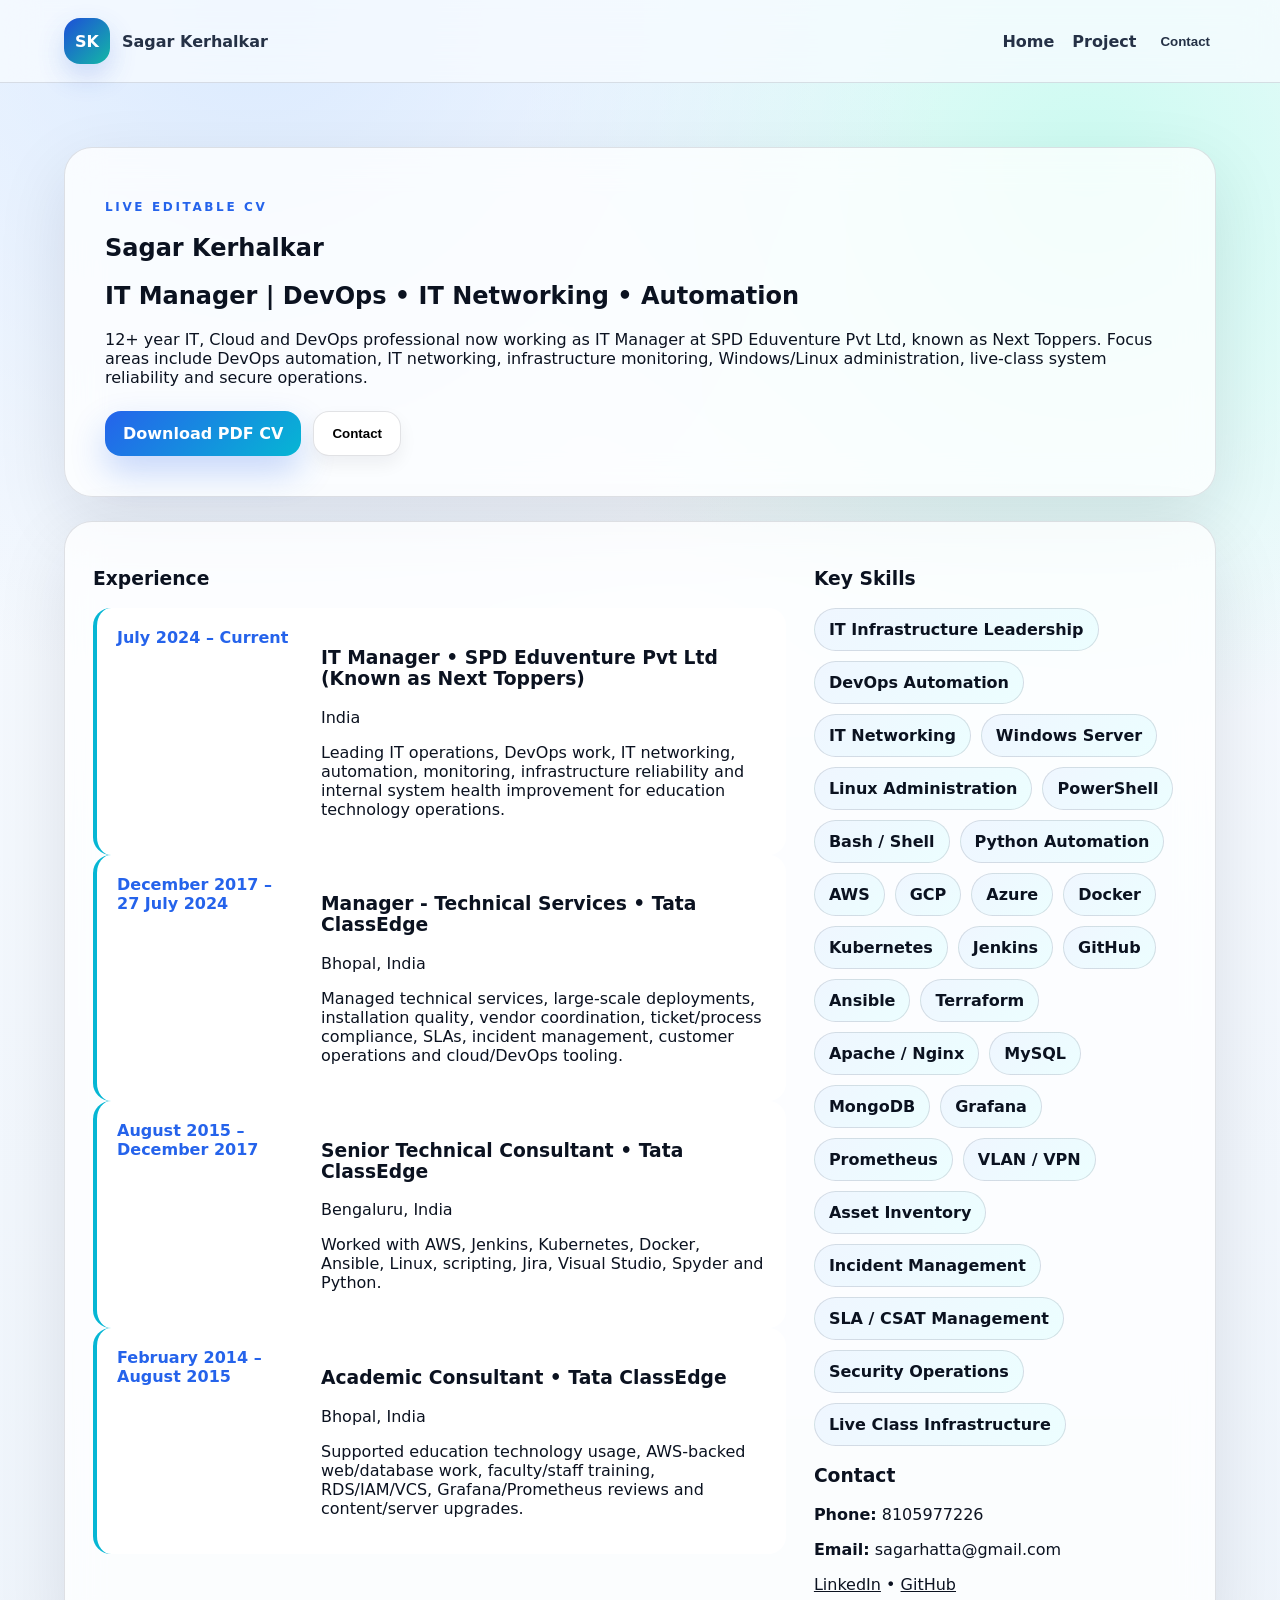
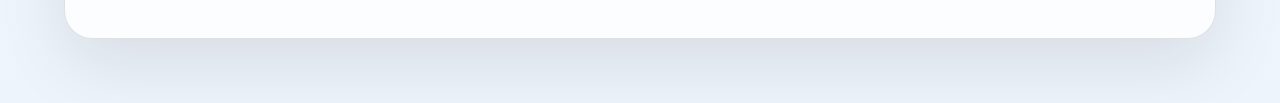
==== cv/index.html @ ac2b37b3 "this is my v1 for profile" ====
<!doctype html><html lang="en"><head><meta charset="utf-8"><meta name="viewport" content="width=device-width,initial-scale=1"><title>Sagar Kerhalkar CV</title><link rel="stylesheet" href="../assets/site.css"></head><body class="simple"><header class="nav"><a class="brand" href="../"><b>SK</b><span>Sagar Kerhalkar</span></a><nav><a href="../">Home</a><a href="../projects/systemhealthmonitor/">Project</a><button class="ghost" data-contact>Contact</button></nav></header><main class="cvPage"><section class="cvHero"><p class="eyebrow">Live editable CV</p><h1><span data-field="name">Sagar Kerhalkar</span></h1><h2 data-field="headline">IT Manager | DevOps • IT Networking • Automation</h2><p data-field="summary"></p><div class="actions"><a class="btn primary" href="../assets/Sagar_Kerhalkar_Resume.pdf">Download PDF CV</a><button class="btn" data-contact>Contact</button></div></section><section class="cvGrid"><div><h3>Experience</h3><div id="experienceList"></div></div><aside><h3>Key Skills</h3><div class="chips" id="skillsList"></div><h3>Contact</h3><p><b>Phone:</b> <span data-field="phone"></span></p><p><b>Email:</b> <span data-field="email"></span></p><p><a id="linkedinLink" target="_blank">LinkedIn</a> • <a id="githubLink" target="_blank">GitHub</a></p></aside></section></main><dialog id="contactDialog" class="contactDialog"><button class="close" data-close>×</button><h2>Contact Sagar Kerhalkar</h2><div class="contactGrid"><a id="phoneLink"></a><a id="emailLink"></a><a id="linkedinLink2" target="_blank">LinkedIn</a><a id="githubLink2" target="_blank">GitHub</a></div></dialog><script src="../assets/site.js"></script></body></html>
---- assets/site.css ----
:root{--ink:#0b1220;--muted:#65758c;--blue:#1d4ed8;--cyan:#06b6d4;--teal:#14b8a6;--bg:#eef6ff;--card:rgba(255,255,255,.76);--line:rgba(15,23,42,.12)}*{box-sizing:border-box}body{margin:0;font-family:Inter,ui-sans-serif,system-ui,Segoe UI,Arial,sans-serif;color:var(--ink);background:radial-gradient(circle at 20% 0,#dbeafe,transparent 35%),radial-gradient(circle at 85% 10%,#ccfbf1,transparent 30%),linear-gradient(180deg,#f8fbff,#eef4fb)}a{color:inherit}.bg span{position:fixed;border-radius:999px;filter:blur(20px);opacity:.38;animation:float 9s ease-in-out infinite}.bg span:nth-child(1){width:280px;height:280px;background:#60a5fa;left:8%;top:14%}.bg span:nth-child(2){width:320px;height:320px;background:#2dd4bf;right:10%;top:10%;animation-delay:2s}.bg span:nth-child(3){width:220px;height:220px;background:#a78bfa;right:30%;bottom:12%;animation-delay:4s}@keyframes float{50%{transform:translateY(-28px) translateX(22px) scale(1.05)}}.nav{position:sticky;top:0;z-index:10;display:flex;align-items:center;justify-content:space-between;gap:24px;padding:18px 5vw;background:rgba(248,251,255,.76);backdrop-filter:blur(18px);border-bottom:1px solid var(--line)}.brand{display:flex;gap:12px;align-items:center;text-decoration:none}.brand b{display:grid;place-items:center;width:46px;height:46px;border-radius:16px;background:linear-gradient(135deg,var(--blue),var(--teal));color:white;box-shadow:0 12px 28px #1d4ed833}.brand span{font-weight:900}.nav nav{display:flex;gap:18px;align-items:center;flex-wrap:wrap}.nav a,.ghost{font-weight:800;text-decoration:none;border:0;background:transparent;color:#253146;cursor:pointer}.hero,.projectHero{min-height:calc(100vh - 84px);display:grid;grid-template-columns:minmax(0,1.1fr) minmax(340px,.9fr);gap:40px;align-items:center;padding:6vw 5vw}.eyebrow{letter-spacing:.22em;text-transform:uppercase;color:#2563eb;font-weight:900;font-size:12px}.hero h1,.projectHero h1{font-size:clamp(42px,6vw,82px);line-height:.95;margin:12px 0}.hero h1 em{font-style:normal;background:linear-gradient(90deg,#1d4ed8,#0891b2,#0f766e);-webkit-background-clip:text;color:transparent}.lead{font-size:clamp(18px,2vw,26px);font-weight:750}.summary{color:var(--muted);font-size:17px;line-height:1.65}.actions{display:flex;gap:12px;flex-wrap:wrap;margin-top:24px}.btn{border:1px solid var(--line);border-radius:16px;padding:13px 18px;font-weight:900;text-decoration:none;background:white;box-shadow:0 8px 18px rgba(15,23,42,.06);cursor:pointer}.btn.primary{color:white;border:0;background:linear-gradient(135deg,#2563eb,#06b6d4);box-shadow:0 16px 34px #2563eb40}.stats{display:grid;grid-template-columns:repeat(4,minmax(110px,1fr));gap:12px;margin-top:28px}.stat,.section,.dashcard,.contactDialog,.projectHero,.cvHero,.cvGrid,.editor{background:var(--card);border:1px solid var(--line);border-radius:28px;box-shadow:0 24px 70px rgba(15,23,42,.10);backdrop-filter:blur(18px)}.stat{padding:18px}.stat b{display:block;font-size:26px}.stat span{color:var(--muted);font-weight:700}.visual{height:620px;position:relative;perspective:900px}.sphere{position:absolute;inset:70px 90px 120px;display:grid;place-items:center;border-radius:50%;background:radial-gradient(circle at 30% 25%,#fff,#67e8f9 18%,#2563eb 48%,#0f172a 82%);box-shadow:inset -30px -40px 70px rgba(0,0,0,.3),0 40px 80px rgba(37,99,235,.28);animation:orbitPulse 5s infinite ease-in-out}.sphere span{font-size:96px;color:white;font-weight:1000}.sphere i{position:absolute;inset:8%;border:1px solid rgba(255,255,255,.55);border-radius:50%;transform:rotateX(65deg)}.sphere i:nth-child(2){transform:rotateY(65deg)}.sphere i:nth-child(3){transform:rotate(35deg)}@keyframes orbitPulse{50%{transform:translateY(-22px) rotateY(10deg)}}.dashcard{position:absolute;padding:18px;min-width:210px}.dashcard small{display:block;color:var(--muted);margin-top:6px}.card1{left:20px;bottom:60px}.card2{right:10px;top:90px}.card3{right:40px;bottom:120px}.bars{display:flex;gap:8px;align-items:end;height:60px;margin-top:12px}.bars i{width:22px;background:linear-gradient(#06b6d4,#2563eb);border-radius:8px;animation:bar 1.8s infinite alternate}.bars i:nth-child(2){height:80%;animation-delay:.2s}.bars i:nth-child(3){height:55%;animation-delay:.4s}.bars i:nth-child(4){height:95%;animation-delay:.6s}@keyframes bar{from{height:25%}to{height:100%}}.section{margin:28px 5vw;padding:36px}.section h2{font-size:clamp(28px,3vw,44px);margin:8px 0 18px}.current{display:flex;justify-content:space-between;gap:18px;align-items:center}.chips{display:flex;gap:10px;flex-wrap:wrap}.chip{padding:11px 14px;border-radius:999px;background:linear-gradient(135deg,#eff6ff,#ecfeff);border:1px solid var(--line);font-weight:850}.timeline{display:grid;gap:16px}.timeItem{display:grid;grid-template-columns:180px 1fr;gap:24px;padding:20px;border-left:4px solid #06b6d4;background:white;border-radius:18px}.timeItem time{font-weight:900;color:#2563eb}.projects,.grid{display:grid;grid-template-columns:repeat(auto-fit,minmax(240px,1fr));gap:16px}.project,.grid article{background:white;border:1px solid var(--line);border-radius:22px;padding:22px}.footer{text-align:center;color:var(--muted);padding:40px}.contactDialog{border:0;padding:32px;max-width:560px;width:92%;}.contactDialog::backdrop{background:rgba(15,23,42,.45);backdrop-filter:blur(4px)}.close{float:right;border:0;background:#eff6ff;border-radius:50%;width:38px;height:38px;font-size:24px;cursor:pointer}.contactGrid{display:grid;gap:12px}.contactGrid a{padding:16px;border-radius:16px;background:#f8fbff;text-decoration:none;font-weight:900}.simple .nav{position:relative}.cvPage,.editor{padding:5vw}.cvHero{padding:40px;margin-bottom:24px}.cvGrid{display:grid;grid-template-columns:1.3fr .7fr;gap:28px;padding:28px}.editor textarea{width:100%;min-height:560px;border:1px solid var(--line);border-radius:18px;padding:18px;font:14px ui-monospace,monospace}.monitorMock{min-height:420px;background:linear-gradient(135deg,#06172f,#0f766e);border-radius:34px;display:grid;grid-template-columns:repeat(2,1fr);gap:18px;padding:30px;box-shadow:0 40px 90px #0f766e33}.monitorMock span{border-radius:24px;background:rgba(255,255,255,.15);border:1px solid rgba(255,255,255,.22);animation:float 7s infinite}@media(max-width:900px){.hero,.projectHero,.cvGrid{grid-template-columns:1fr}.visual{height:520px}.stats{grid-template-columns:repeat(2,1fr)}.timeItem{grid-template-columns:1fr}.nav{align-items:flex-start}.nav nav{justify-content:flex-start}.current{display:block}}
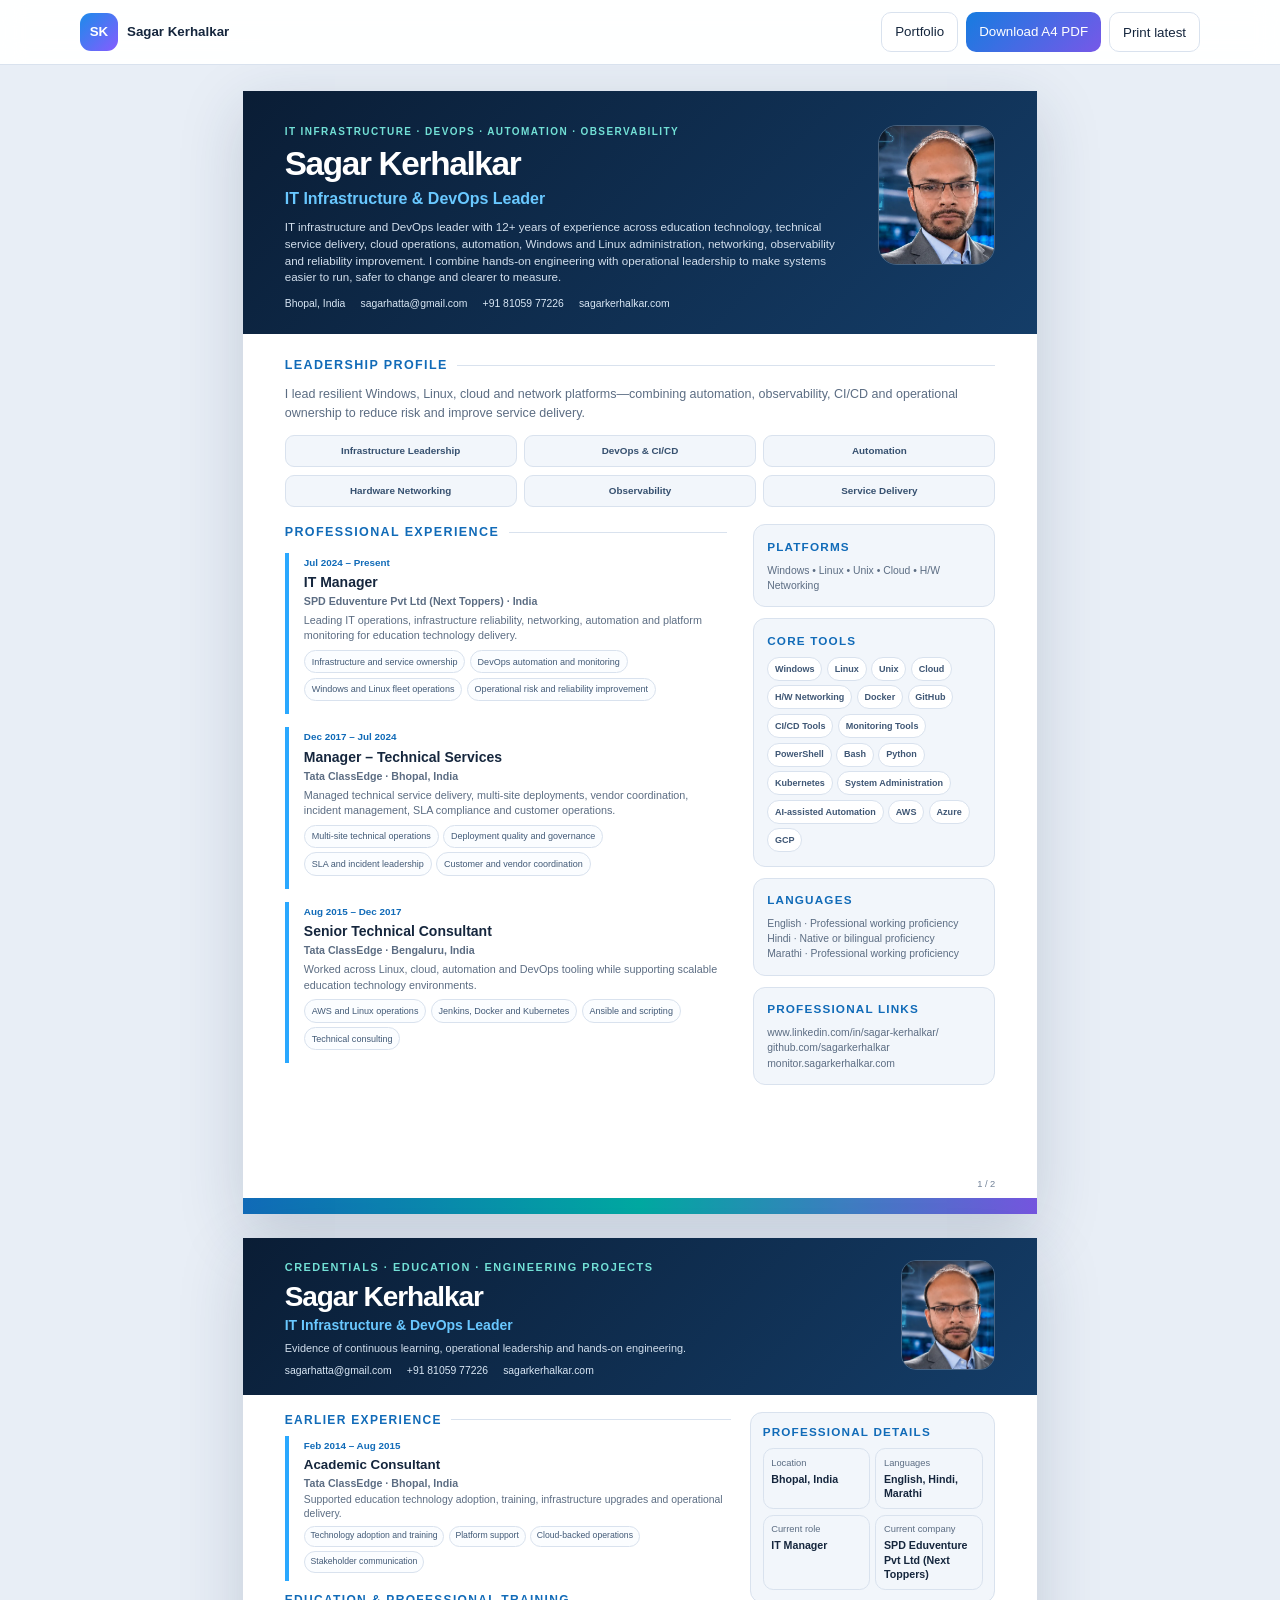
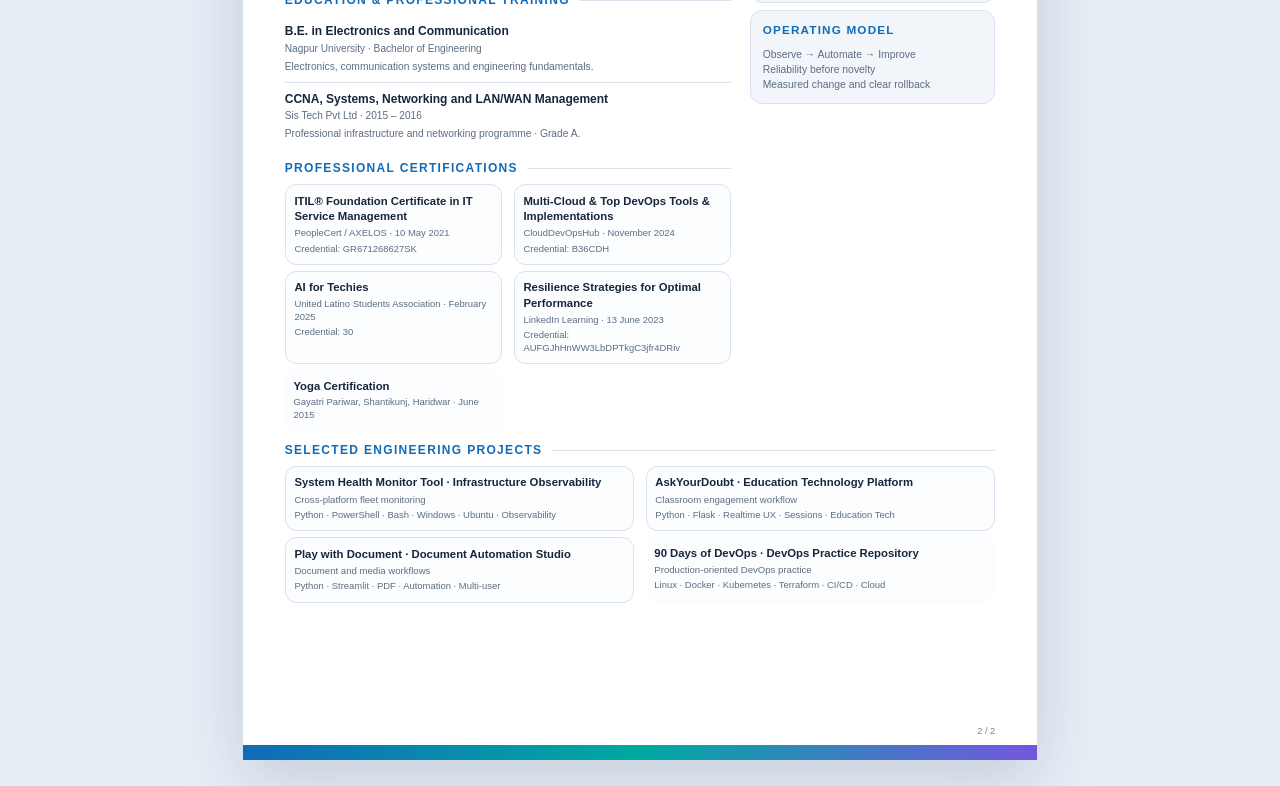
==== commit aee4b674: "Add international portfolio V7.1 with Docker, CI/CD and deployment guide" ====
--- a/cv/index.html
+++ b/cv/index.html
@@ -1 +1 @@
-<!doctype html><html lang="en"><head><meta charset="utf-8"><meta name="viewport" content="width=device-width,initial-scale=1"><title>Sagar Kerhalkar CV</title><link rel="stylesheet" href="../assets/site.css"></head><body class="simple"><header class="nav"><a class="brand" href="../"><b>SK</b><span>Sagar Kerhalkar</span></a><nav><a href="../">Home</a><a href="../projects/systemhealthmonitor/">Project</a><button class="ghost" data-contact>Contact</button></nav></header><main class="cvPage"><section class="cvHero"><p class="eyebrow">Live editable CV</p><h1><span data-field="name">Sagar Kerhalkar</span></h1><h2 data-field="headline">IT Manager | DevOps • IT Networking • Automation</h2><p data-field="summary"></p><div class="actions"><a class="btn primary" href="../assets/Sagar_Kerhalkar_Resume.pdf">Download PDF CV</a><button class="btn" data-contact>Contact</button></div></section><section class="cvGrid"><div><h3>Experience</h3><div id="experienceList"></div></div><aside><h3>Key Skills</h3><div class="chips" id="skillsList"></div><h3>Contact</h3><p><b>Phone:</b> <span data-field="phone"></span></p><p><b>Email:</b> <span data-field="email"></span></p><p><a id="linkedinLink" target="_blank">LinkedIn</a> • <a id="githubLink" target="_blank">GitHub</a></p></aside></section></main><dialog id="contactDialog" class="contactDialog"><button class="close" data-close>×</button><h2>Contact Sagar Kerhalkar</h2><div class="contactGrid"><a id="phoneLink"></a><a id="emailLink"></a><a id="linkedinLink2" target="_blank">LinkedIn</a><a id="githubLink2" target="_blank">GitHub</a></div></dialog><script src="../assets/site.js"></script></body></html>
+<!doctype html><html lang="en"><head><meta charset="utf-8"><meta name="viewport" content="width=device-width,initial-scale=1"><title>Sagar Kerhalkar | Current CV</title><link rel="stylesheet" href="../assets/cv.css"></head><body class="cv-body"><header class="cv-toolbar"><a class="cv-brand" href="../"><span>SK</span><b>Sagar Kerhalkar</b></a><div><a class="cv-btn secondary" href="../">Portfolio</a><a class="cv-btn primary" href="../assets/Sagar_Kerhalkar_IT_Infrastructure_DevOps_Leader_CV.pdf" download>Download A4 PDF</a><button class="cv-btn secondary" id="printBtn">Print latest</button></div></header><main class="cv-stack" id="cv"><p class="loading">Loading current profile…</p></main><script src="../assets/cv.js"></script></body></html>
--- a/assets/cv.css
+++ b/assets/cv.css
@@ -0,0 +1,32 @@
+:root{--ink:#15263d;--muted:#5c6d83;--line:#d9e2ee;--blue:#116bb8;--cyan:#00a9a1;--navy:#0a1d35;--soft:#f2f6fb;--page-w:210mm;--page-h:297mm}*{box-sizing:border-box}.cv-body{margin:0;background:#e8eef6;color:var(--ink);font-family:"Inter","Segoe UI Variable","Segoe UI",Arial,sans-serif;font-size:10pt;line-height:1.35}.cv-toolbar{position:sticky;top:0;z-index:20;display:flex;align-items:center;justify-content:space-between;gap:16px;padding:12px max(18px,calc((100vw - 1120px)/2));background:rgba(255,255,255,.96);border-bottom:1px solid var(--line);backdrop-filter:blur(12px)}.cv-brand{display:flex;align-items:center;gap:9px;color:var(--ink);text-decoration:none}.cv-brand span{width:38px;height:38px;display:grid;place-items:center;border-radius:11px;background:linear-gradient(135deg,#1c8bea,#865cff);color:white;font-weight:900}.cv-toolbar>div{display:flex;gap:8px}.cv-btn{min-height:40px;display:inline-flex;align-items:center;justify-content:center;padding:0 13px;border:1px solid var(--line);border-radius:10px;text-decoration:none;font:700 12px/1 inherit;cursor:pointer}.cv-btn.primary{background:linear-gradient(135deg,#167ce0,#7758e8);color:white;border:0}.cv-btn.secondary{background:white;color:var(--ink)}.cv-stack{display:grid;gap:24px;justify-content:center;padding:26px}.cv-sheet{width:var(--page-w);height:var(--page-h);overflow:hidden;background:white;box-shadow:0 18px 60px rgba(30,52,84,.18);position:relative}.cv-sheet:after{content:"";position:absolute;left:0;right:0;bottom:0;height:4mm;background:linear-gradient(90deg,var(--blue),var(--cyan),#7556df)}.cv-header{display:grid;grid-template-columns:1fr 31mm;gap:6mm;padding:9mm 11mm 6mm;background:linear-gradient(135deg,var(--navy),#143d68);color:white}.cv-header .kicker{margin:0 0 2mm;color:#72e0d6;font-size:7.5pt;font-weight:800;letter-spacing:.14em;text-transform:uppercase}.cv-header h1{margin:0;font-size:25pt;line-height:1;letter-spacing:-.04em}.cv-header h2{margin:2mm 0 2.5mm;color:#69c8ff;font-size:12pt}.cv-header p{margin:0;color:#d2dfed;font-size:8.7pt;line-height:1.45}.cv-header img{width:31mm;height:37mm;object-fit:cover;object-position:center 22%;border-radius:5mm;border:1px solid rgba(255,255,255,.22)}.cv-contact-line{display:flex;flex-wrap:wrap;gap:2mm 4mm;margin-top:3mm;color:#d9e7f5;font-size:7.8pt}.cv-content{padding:6mm 11mm 8mm}.cv-grid{display:grid;grid-template-columns:1.55fr .85fr;gap:7mm}.cv-section{margin-bottom:4.5mm;break-inside:avoid}.cv-section-title{display:flex;align-items:center;gap:2.5mm;margin:0 0 3mm;color:var(--blue);font-size:9.4pt;font-weight:900;letter-spacing:.11em;text-transform:uppercase}.cv-section-title:after{content:"";height:1px;flex:1;background:var(--line)}.cv-summary{margin:0;color:var(--muted);font-size:9.4pt;line-height:1.52}.cv-capabilities{display:grid;grid-template-columns:repeat(3,1fr);gap:2mm;margin-top:3mm}.cv-capabilities span{padding:2.3mm;border:1px solid var(--line);border-radius:2.4mm;background:var(--soft);color:#36506f;font-size:7.4pt;font-weight:750;text-align:center}.cv-job{position:relative;padding:0 0 3.4mm 4mm;margin:0 0 3.5mm;border-left:1.2mm solid #2aa8ff;break-inside:avoid}.cv-job:last-child{margin-bottom:0}.cv-job time{color:var(--blue);font-size:7.4pt;font-weight:850}.cv-job h3{margin:.7mm 0 0;font-size:10.5pt}.cv-job h4{margin:.5mm 0 1.2mm;color:var(--muted);font-size:8pt}.cv-job p{margin:0;color:var(--muted);font-size:8.1pt;line-height:1.42}.cv-bullets{display:flex;gap:1.2mm;flex-wrap:wrap;margin-top:1.7mm}.cv-bullets span{padding:1.2mm 1.8mm;border:1px solid var(--line);border-radius:999px;background:#fbfdff;color:#425a77;font-size:6.8pt}.cv-side-card{padding:3.5mm;border:1px solid var(--line);border-radius:3.2mm;background:var(--soft);break-inside:avoid}.cv-side-card+.cv-side-card{margin-top:3mm}.cv-side-card h3{margin:0 0 2.2mm;color:var(--blue);font-size:8.8pt;text-transform:uppercase;letter-spacing:.1em}.cv-side-card p{margin:0;color:var(--muted);font-size:7.8pt;line-height:1.45}.cv-tool-list{display:flex;flex-wrap:wrap;gap:1.2mm}.cv-tool-list span{padding:1.3mm 1.8mm;border:1px solid var(--line);border-radius:999px;background:white;color:#3f5775;font-size:6.8pt;font-weight:750}.cv-education,.cv-cert,.cv-project{padding:2.7mm 0;border-bottom:1px solid var(--line);break-inside:avoid}.cv-education:last-child,.cv-cert:last-child,.cv-project:last-child{border:0}.cv-education b,.cv-cert b,.cv-project b{display:block;font-size:9pt}.cv-education span,.cv-cert span,.cv-project span{display:block;margin-top:.7mm;color:var(--muted);font-size:7.6pt}.cv-education p,.cv-project p{margin:1.1mm 0 0;color:var(--muted);font-size:7.7pt;line-height:1.4}.cv-project-grid{display:grid;grid-template-columns:1fr 1fr;gap:2mm 4mm}.cv-project{border:1px solid var(--line);border-radius:3mm;padding:3mm;background:#fbfdff}.cv-cert-grid{display:grid;grid-template-columns:1fr 1fr;gap:2mm 4mm}.cv-cert{border:1px solid var(--line);border-radius:3mm;padding:3mm;background:#fbfdff}.cv-meta-grid{display:grid;grid-template-columns:1fr 1fr;gap:2mm}.cv-meta-grid div{padding:2.5mm;border:1px solid var(--line);border-radius:2.7mm;background:var(--soft)}.cv-meta-grid span,.cv-meta-grid b{display:block}.cv-meta-grid span{color:var(--muted);font-size:7pt}.cv-meta-grid b{margin-top:.7mm;font-size:8pt}.page-number{position:absolute;right:11mm;bottom:6mm;color:#708097;font-size:7pt}.loading{padding:40px}
+@media(max-width:900px){.cv-toolbar{align-items:flex-start}.cv-toolbar>div{flex-wrap:wrap;justify-content:flex-end}.cv-stack{justify-content:start;overflow:auto}.cv-sheet{flex:none}}
+@media(max-width:600px){.cv-toolbar{display:grid}.cv-toolbar>div{justify-content:flex-start}.cv-stack{padding:10px;transform-origin:top left}.cv-sheet{width:210mm;height:297mm;transform:scale(.47);transform-origin:top left;margin-bottom:calc(-297mm * .53);box-shadow:none}}
+@page{size:A4;margin:0}@media print{.cv-toolbar{display:none}.cv-body{background:white}.cv-stack{display:block;padding:0}.cv-sheet{width:210mm;height:297mm;box-shadow:none;margin:0;page-break-after:always;break-after:page}.cv-sheet:last-child{page-break-after:auto;break-after:auto}}
+
+/* V7 final two-page A4 compaction - readable, controlled, no clipped sections */
+.page-two .cv-header{grid-template-columns:1fr 25mm;gap:5mm;padding:6mm 11mm 4.5mm}
+.page-two .cv-header h1{font-size:21pt}
+.page-two .cv-header h2{margin:1.4mm 0 1.8mm;font-size:10.5pt}
+.page-two .cv-header p{font-size:8.2pt;line-height:1.35}
+.page-two .cv-header img{width:25mm;height:29mm;border-radius:4mm}
+.page-two .cv-contact-line{margin-top:2mm}
+.page-two .cv-content{padding:4.5mm 11mm 7mm}
+.page-two .cv-grid{gap:5mm}
+.page-two .cv-section{margin-bottom:3mm}
+.page-two .cv-section-title{margin-bottom:2mm;font-size:9pt}
+.page-two .cv-job{padding-bottom:2.2mm;margin-bottom:2.2mm}
+.page-two .cv-job h3{font-size:10pt}
+.page-two .cv-job h4{margin-bottom:.8mm}
+.page-two .cv-job p{font-size:7.8pt;line-height:1.34}
+.page-two .cv-bullets{margin-top:1.1mm}
+.page-two .cv-bullets span{font-size:6.5pt;padding:1mm 1.5mm}
+.page-two .cv-education,.page-two .cv-cert,.page-two .cv-project{padding:2mm 0}
+.page-two .cv-cert-grid,.page-two .cv-project-grid{gap:1.5mm 3mm}
+.page-two .cv-cert,.page-two .cv-project{padding:2.3mm}
+.page-two .cv-cert b,.page-two .cv-project b{font-size:8.5pt}
+.page-two .cv-cert span,.page-two .cv-project span{font-size:7.1pt}
+.page-two .cv-project p{margin:.8mm 0 0;font-size:7.2pt;line-height:1.3}
+.page-two .cv-side-card{padding:3mm}
+.page-two .cv-side-card+.cv-side-card{margin-top:2mm}
+.page-two .cv-meta-grid{gap:1.4mm}
+.page-two .cv-meta-grid div{padding:2mm}
